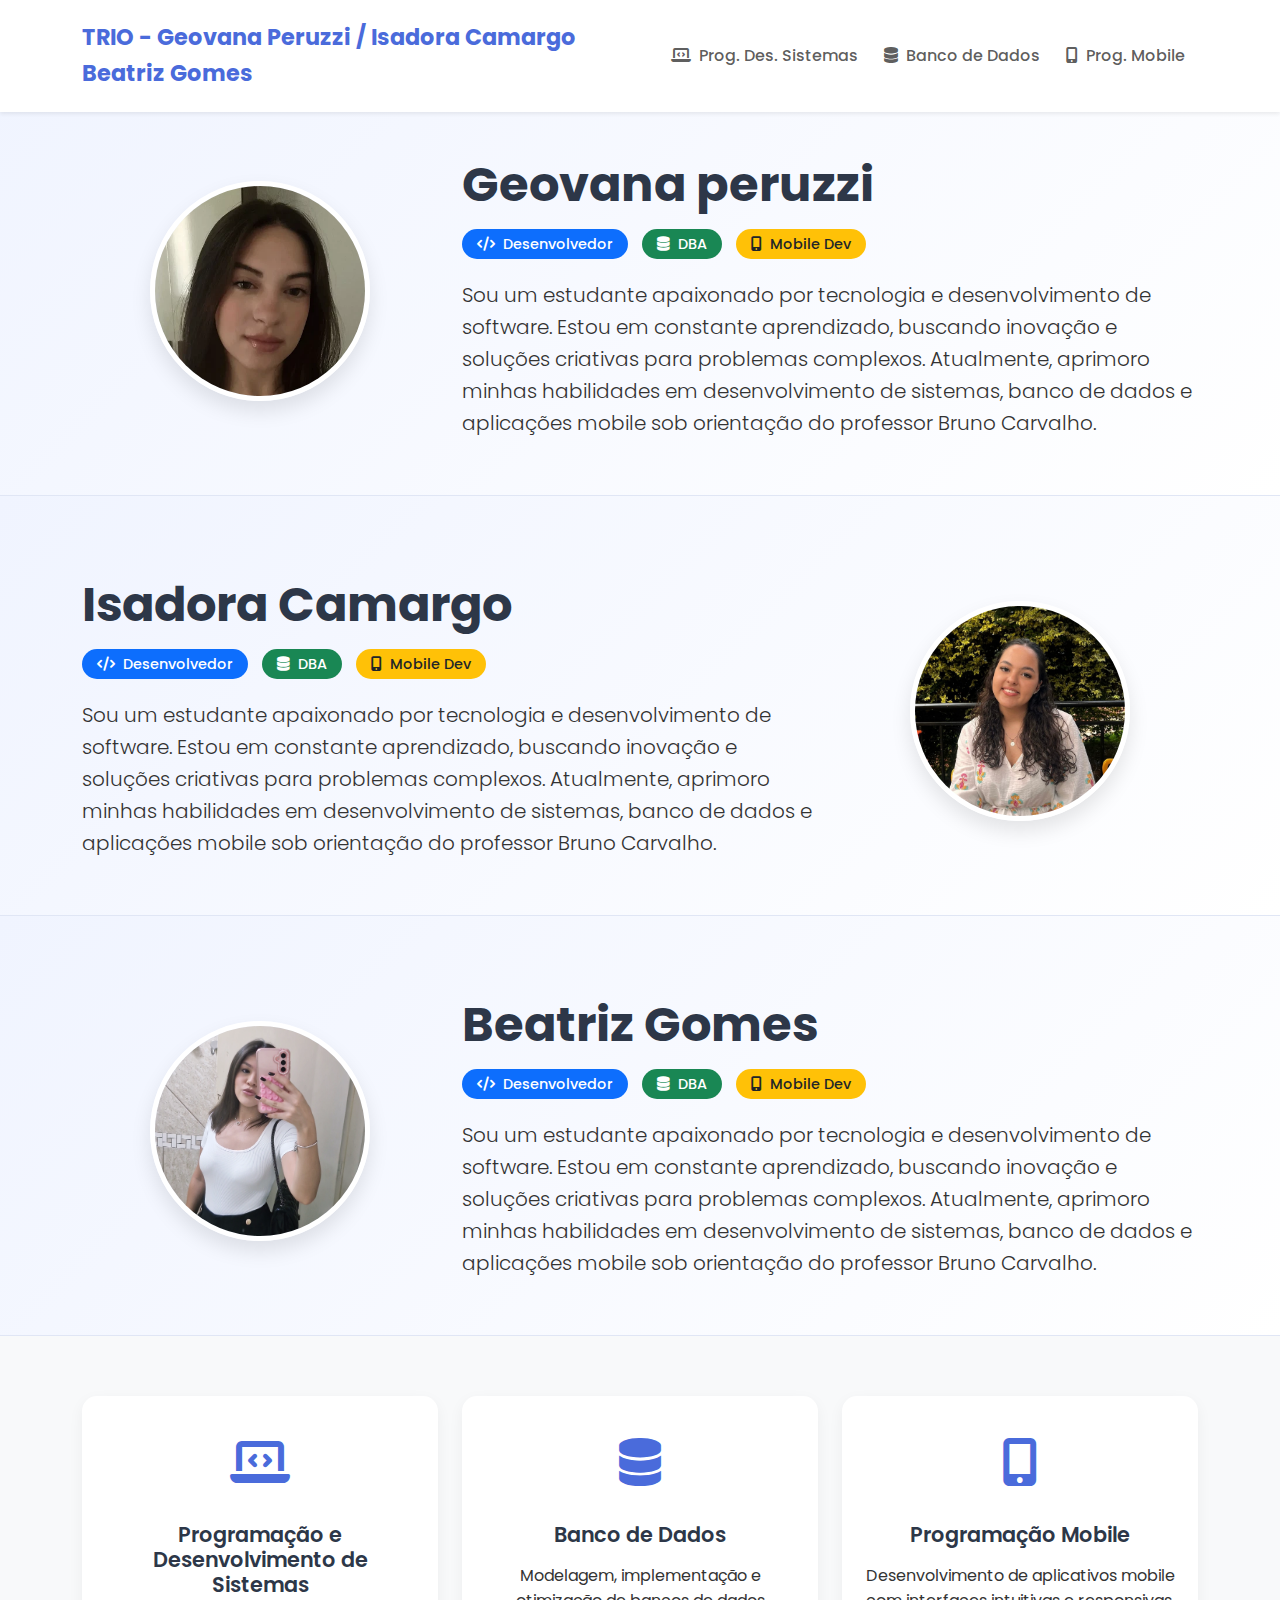
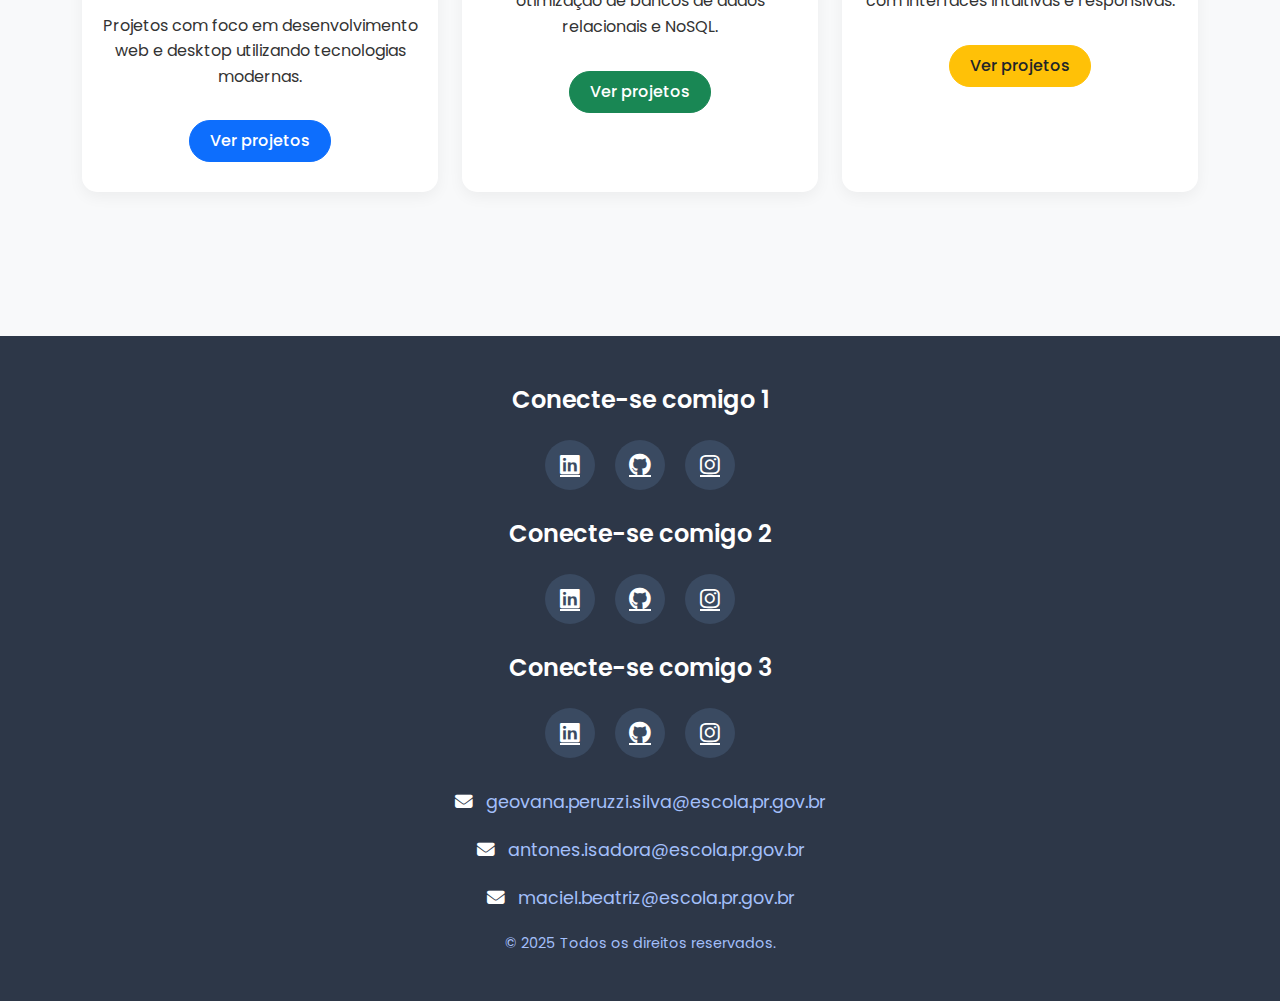
==== index.html @ 27d504ec "jggvv" ====
<!DOCTYPE html>
<html lang="pt-BR">
<head>
    <meta charset="UTF-8">
    <meta name="viewport" content="width=device-width, initial-scale=1.0">
    <title>Portfólio do Aluno</title>
    <!-- Bootstrap CSS -->
    <link rel="stylesheet" href="https://cdn.jsdelivr.net/npm/bootstrap@5.3.0/dist/css/bootstrap.min.css">
    <!-- Font Awesome para ícones -->
    <link rel="stylesheet" href="https://cdnjs.cloudflare.com/ajax/libs/font-awesome/6.4.0/css/all.min.css">
    <!-- Google Fonts -->
    <link rel="stylesheet" href="https://fonts.googleapis.com/css2?family=Poppins:wght@300;400;500;600;700&display=swap">
    <!-- CSS personalizado -->
    <link rel="stylesheet" href="css/styles.css">
</head>
<body>
    <header class="fixed-top shadow-sm">
        <nav class="navbar navbar-expand-lg navbar-light">
            <div class="container">
                <a class="navbar-brand fw-bold" href="#">TRIO - Geovana Peruzzi / Isadora Camargo<br>  Beatriz Gomes</a>
                <button class="navbar-toggler" type="button" data-bs-toggle="collapse" data-bs-target="#navbarNav">
                    <span class="navbar-toggler-icon"></span>
                </button>
                <div class="collapse navbar-collapse justify-content-end" id="navbarNav">
                    <ul class="navbar-nav">
                        <li class="nav-item">
                            <a href="sistemas.html" class="nav-link menu-item"><i class="fas fa-laptop-code me-2"></i>Prog. Des. Sistemas</a>
                        </li>
                        <li class="nav-item">
                            <a href="banco-dados.html" class="nav-link menu-item"><i class="fas fa-database me-2"></i>Banco de Dados</a>
                        </li>
                        <li class="nav-item">
                            <a href="#" class="nav-link menu-item"><i class="fas fa-mobile-alt me-2"></i>Prog. Mobile</a>
                        </li>
                    </ul>
                </div>
            </div>
        </nav>
    </header>
    
    <main>
        <section class="hero-section">
            <div class="container">
                <div class="row align-items-center justify-content-center">
                    <div class="col-md-4 text-center">
                        <div class="profile-image-container">
                            <img src="geovana.webp" alt="Foto do Estudante" class="profile-image">
                        </div>
                    </div>
                    <div class="col-md-8 profile-info">
                        <h1 class="display-5 fw-bold">Geovana peruzzi</h1>
                        <div class="badge-container">
                            <span class="badge rounded-pill bg-primary"><i class="fas fa-code me-1"></i> Desenvolvedor</span>
                            <span class="badge rounded-pill bg-success"><i class="fas fa-database me-1"></i> DBA</span>
                            <span class="badge rounded-pill bg-warning text-dark"><i class="fas fa-mobile-alt me-1"></i> Mobile Dev</span>
                        </div>
                        <p class="lead mt-3">
                            Sou um estudante apaixonado por tecnologia e desenvolvimento de software. 
                            Estou em constante aprendizado, buscando inovação e soluções criativas para 
                            problemas complexos. Atualmente, aprimoro minhas habilidades em desenvolvimento 
                            de sistemas, banco de dados e aplicações mobile sob orientação do professor 
                            Bruno Carvalho.
                        </p>
                        
                    </div>
                </div>
            </div>
        </section>

        <section class="hero-section">
            <div class="container">
                <div class="row align-items-center justify-content-center">
                    <div class="col-md-8 profile-info">
                        <h1 class="display-5 fw-bold">Isadora Camargo</h1>
                        <div class="badge-container">
                            <span class="badge rounded-pill bg-primary"><i class="fas fa-code me-1"></i> Desenvolvedor</span>
                            <span class="badge rounded-pill bg-success"><i class="fas fa-database me-1"></i> DBA</span>
                            <span class="badge rounded-pill bg-warning text-dark"><i class="fas fa-mobile-alt me-1"></i> Mobile Dev</span>
                        </div>
                        <p class="lead mt-3">
                            Sou um estudante apaixonado por tecnologia e desenvolvimento de software. 
                            Estou em constante aprendizado, buscando inovação e soluções criativas para 
                            problemas complexos. Atualmente, aprimoro minhas habilidades em desenvolvimento 
                            de sistemas, banco de dados e aplicações mobile sob orientação do professor 
                            Bruno Carvalho.
                        </p>                        
                    </div>
                    <div class="col-md-4 text-center">
                        <div class="profile-image-container">
                            <img src="isadora.jpeg" alt="Foto do Estudante" class="profile-image">
                        </div>
                    </div>
                    
                </div>
            </div>
        </section>

        <section class="hero-section">
            <div class="container">
                <div class="row align-items-center justify-content-center">
                    <div class="col-md-4 text-center">
                        <div class="profile-image-container">
                            <img src="beatriz.webp" alt="Foto do Estudante" class="profile-image">
                        </div>
                    </div>
                    <div class="col-md-8 profile-info">
                        <h1 class="display-5 fw-bold">Beatriz Gomes</h1>
                        <div class="badge-container">
                            <span class="badge rounded-pill bg-primary"><i class="fas fa-code me-1"></i> Desenvolvedor</span>
                            <span class="badge rounded-pill bg-success"><i class="fas fa-database me-1"></i> DBA</span>
                            <span class="badge rounded-pill bg-warning text-dark"><i class="fas fa-mobile-alt me-1"></i> Mobile Dev</span>
                        </div>
                        <p class="lead mt-3">
                            Sou um estudante apaixonado por tecnologia e desenvolvimento de software. 
                            Estou em constante aprendizado, buscando inovação e soluções criativas para 
                            problemas complexos. Atualmente, aprimoro minhas habilidades em desenvolvimento 
                            de sistemas, banco de dados e aplicações mobile sob orientação do professor 
                            Bruno Carvalho.
                        </p>
                        
                    </div>
                </div>
            </div>
        </section>
        
        <section class="projects-section">
            <div class="container text-center">
                <div class="row justify-content-center">
                    <div class="col-md-4 mb-4">
                        <div class="project-card">
                            <div class="card-icon">
                                <i class="fas fa-laptop-code"></i>
                            </div>
                            <h3>Programação e Desenvolvimento de Sistemas</h3>
                            <p>Projetos com foco em desenvolvimento web e desktop utilizando tecnologias modernas.</p>
                            <a href="sistemas.html" class="btn btn-primary project-btn">Ver projetos</a>
                        </div>
                    </div>
                    <div class="col-md-4 mb-4">
                        <div class="project-card">
                            <div class="card-icon">
                                <i class="fas fa-database"></i>
                            </div>
                            <h3>Banco de Dados</h3>
                            <p>Modelagem, implementação e otimização de bancos de dados relacionais e NoSQL.</p>
                            <a href="banco-dados.html" class="btn btn-success project-btn">Ver projetos</a>
                        </div>
                    </div>
                    <div class="col-md-4 mb-4">
                        <div class="project-card">
                            <div class="card-icon">
                                <i class="fas fa-mobile-alt"></i>
                            </div>
                            <h3>Programação Mobile</h3>
                            <p>Desenvolvimento de aplicativos mobile com interfaces intuitivas e responsivas.</p>
                            <a href="#" class="btn btn-warning project-btn text-dark">Ver projetos</a>
                        </div>
                    </div>
                </div>
            </div>
        </section>
    </main>
    
    <footer>
        <div class="container">
            <div class="text-center mb-4">
                <h3>Conecte-se comigo 1</h3>
                <div class="social-icons">
                    <a href="#" class="social-icon"><i class="fab fa-linkedin"></i></a>
                    <a href="#" class="social-icon"><i class="fab fa-github"></i></a>
                    <a href="#" class="social-icon"><i class="fab fa-instagram"></i></a>
                </div>
            </div>
            <div class="text-center mb-4">
                <h3>Conecte-se comigo 2</h3>
                <div class="social-icons">
                    <a href="#" class="social-icon"><i class="fab fa-linkedin"></i></a>
                    <a href="#" class="social-icon"><i class="fab fa-github"></i></a>
                    <a href="#" class="social-icon"><i class="fab fa-instagram"></i></a>
                </div>
            </div>
            <div class="text-center mb-4">
                <h3>Conecte-se comigo 3</h3>
                <div class="social-icons">
                    <a href="#" class="social-icon"><i class="fab fa-linkedin"></i></a>
                    <a href="#" class="social-icon"><i class="fab fa-github"></i></a>
                    <a href="#" class="social-icon"><i class="fab fa-instagram"></i></a>
                </div>
            </div>
            <div class="text-center">
                <p class="email-link">
                    <i class="fas fa-envelope me-2"></i>
                    <a href="mailto:aluno@escola.pr.gov.br">geovana.peruzzi.silva@escola.pr.gov.br</a>
                </p>
                <p class="email-link">
                    <i class="fas fa-envelope me-2"></i>
                    <a href="mailto:aluno@escola.pr.gov.br">antones.isadora@escola.pr.gov.br</a>
                </p>
                <p class="email-link">
                    <i class="fas fa-envelope me-2"></i>
                    <a href="mailto:aluno@escola.pr.gov.br">maciel.beatriz@escola.pr.gov.br</a>
                </p>
                <p class="copyright">© 2025 Todos os direitos reservados.</p>
            </div>
        </div>
    </footer>

    <!-- Bootstrap JS -->
    <script src="https://cdn.jsdelivr.net/npm/bootstrap@5.3.0/dist/js/bootstrap.bundle.min.js"></script>
</body>
</html>
---- css/styles.css ----
/* Estilos Gerais */
body {
    font-family: 'Poppins', sans-serif;
    color: #333;
    line-height: 1.6;
    padding-top: 76px;
    background-color: #f8f9fa;
}

/* Navegação */
.navbar {
    background-color: #ffffff;
    padding: 15px 0;
}

.navbar-brand {
    color: #4a6bdb;
    font-size: 1.4rem;
    transition: all 0.3s ease;
}

.navbar-brand:hover {
    color: #3451b2;
    transform: scale(1.05);
}

.menu-item {
    margin: 0 5px;
    font-weight: 500;
    position: relative;
    transition: all 0.3s ease;
}

.menu-item:hover {
    color: #4a6bdb;
}

.menu-item::after {
    content: '';
    position: absolute;
    width: 0;
    height: 2px;
    bottom: 0;
    left: 0;
    background-color: #4a6bdb;
    transition: width 0.3s ease;
}

.menu-item:hover::after {
    width: 100%;
}

/* Seção Hero */
.hero-section {
    padding: 80px 0 40px;
    background: linear-gradient(135deg, #f0f4ff 0%, #ffffff 100%);
    border-bottom: 1px solid #e0e6f5;
}

.profile-image-container {
    position: relative;
    width: 220px;
    height: 220px;
    margin: 0 auto 30px;
}

.profile-image {
    width: 100%;
    height: 100%;
    object-fit: cover;
    border-radius: 50%;
    border: 5px solid #ffffff;
    box-shadow: 0 10px 20px rgba(0, 0, 0, 0.1);
    transition: all 0.3s ease;
}

.profile-image:hover {
    transform: scale(1.05);
    box-shadow: 0 15px 30px rgba(0, 0, 0, 0.15);
}

.profile-info h1 {
    margin-bottom: 15px;
    color: #2d3748;
}

.badge-container {
    margin-bottom: 20px;
}

.badge {
    padding: 8px 15px;
    margin-right: 10px;
    font-weight: 500;
    font-size: 0.9rem;
}

.highlight-text {
    display: inline-block;
    position: relative;
    color: #4a6bdb;
    padding-bottom: 5px;
}

.highlight-text::after {
    content: '';
    position: absolute;
    width: 50%;
    height: 3px;
    bottom: 0;
    left: 25%;
    background-color: #4a6bdb;
    border-radius: 2px;
}

/* Seção de Projetos */
.projects-section {
    padding: 60px 0;
}

.project-card {
    background-color: #ffffff;
    border-radius: 15px;
    padding: 30px 20px;
    height: 100%;
    box-shadow: 0 5px 15px rgba(0, 0, 0, 0.05);
    transition: all 0.3s ease;
}

.project-card:hover {
    transform: translateY(-10px);
    box-shadow: 0 15px 30px rgba(0, 0, 0, 0.1);
}

.card-icon {
    font-size: 3rem;
    margin-bottom: 20px;
    color: #4a6bdb;
}

.project-card h3 {
    font-size: 1.3rem;
    font-weight: 600;
    margin-bottom: 15px;
    color: #2d3748;
}

.project-btn {
    margin-top: 15px;
    border-radius: 30px;
    padding: 8px 20px;
    font-weight: 500;
    transition: all 0.3s ease;
}

.project-btn:hover {
    transform: scale(1.05);
}

/* Footer */
footer {
    background-color: #2d3748;
    color: #ffffff;
    padding: 50px 0 30px;
    margin-top: 60px;
}

footer h3 {
    font-size: 1.5rem;
    margin-bottom: 25px;
    font-weight: 600;
}

.social-icons {
    display: flex;
    justify-content: center;
    gap: 20px;
    margin-bottom: 30px;
}

.social-icon {
    display: flex;
    align-items: center;
    justify-content: center;
    width: 50px;
    height: 50px;
    background-color: #3a4a61;
    color: #ffffff;
    border-radius: 50%;
    font-size: 1.4rem;
    transition: all 0.3s ease;
}

.social-icon:hover {
    background-color: #4a6bdb;
    transform: scale(1.1);
}

.email-link {
    font-size: 1.1rem;
    margin-bottom: 20px;
}

.email-link a {
    color: #a3bffa;
    text-decoration: none;
    transition: color 0.3s ease;
}

.email-link a:hover {
    color: #ffffff;
}

.copyright {
    font-size: 0.9rem;
    color: #a3bffa;
}

/* Responsividade */
@media (max-width: 768px) {
    .hero-section {
        text-align: center;
        padding: 60px 0 30px;
    }
    
    .profile-info {
        margin-top: 20px;
    }
    
    .badge-container {
        display: flex;
        flex-wrap: wrap;
        justify-content: center;
        gap: 10px;
        margin-bottom: 15px;
    }
    
    .badge {
        margin-right: 0;
    }
}


.dicas {
    background: linear-gradient(135deg, #f0f4ff, #ffffff);
    border-left: 5px solid #4a6bdb;
    padding: 20px;
    border-radius: 8px;
    box-shadow: 0 4px 10px rgba(0, 0, 0, 0.1);
}
.dicas h3 {
    color: #2d3748;
    font-size: 1.5rem;
    margin-bottom: 10px;
}
.dicas ul {
    list-style: none;
    padding-left: 0;
}
.dicas li {
    color: black;
    padding: 8px 0;
    font-size: 1.1rem;
    display: flex;
    align-items: center;
}
.dicas li::before {
    content: "\f05a";
    font-family: "Font Awesome 5 Free";
    font-weight: 900;
    color: #4a6bdb;
    margin-right: 10px;
}
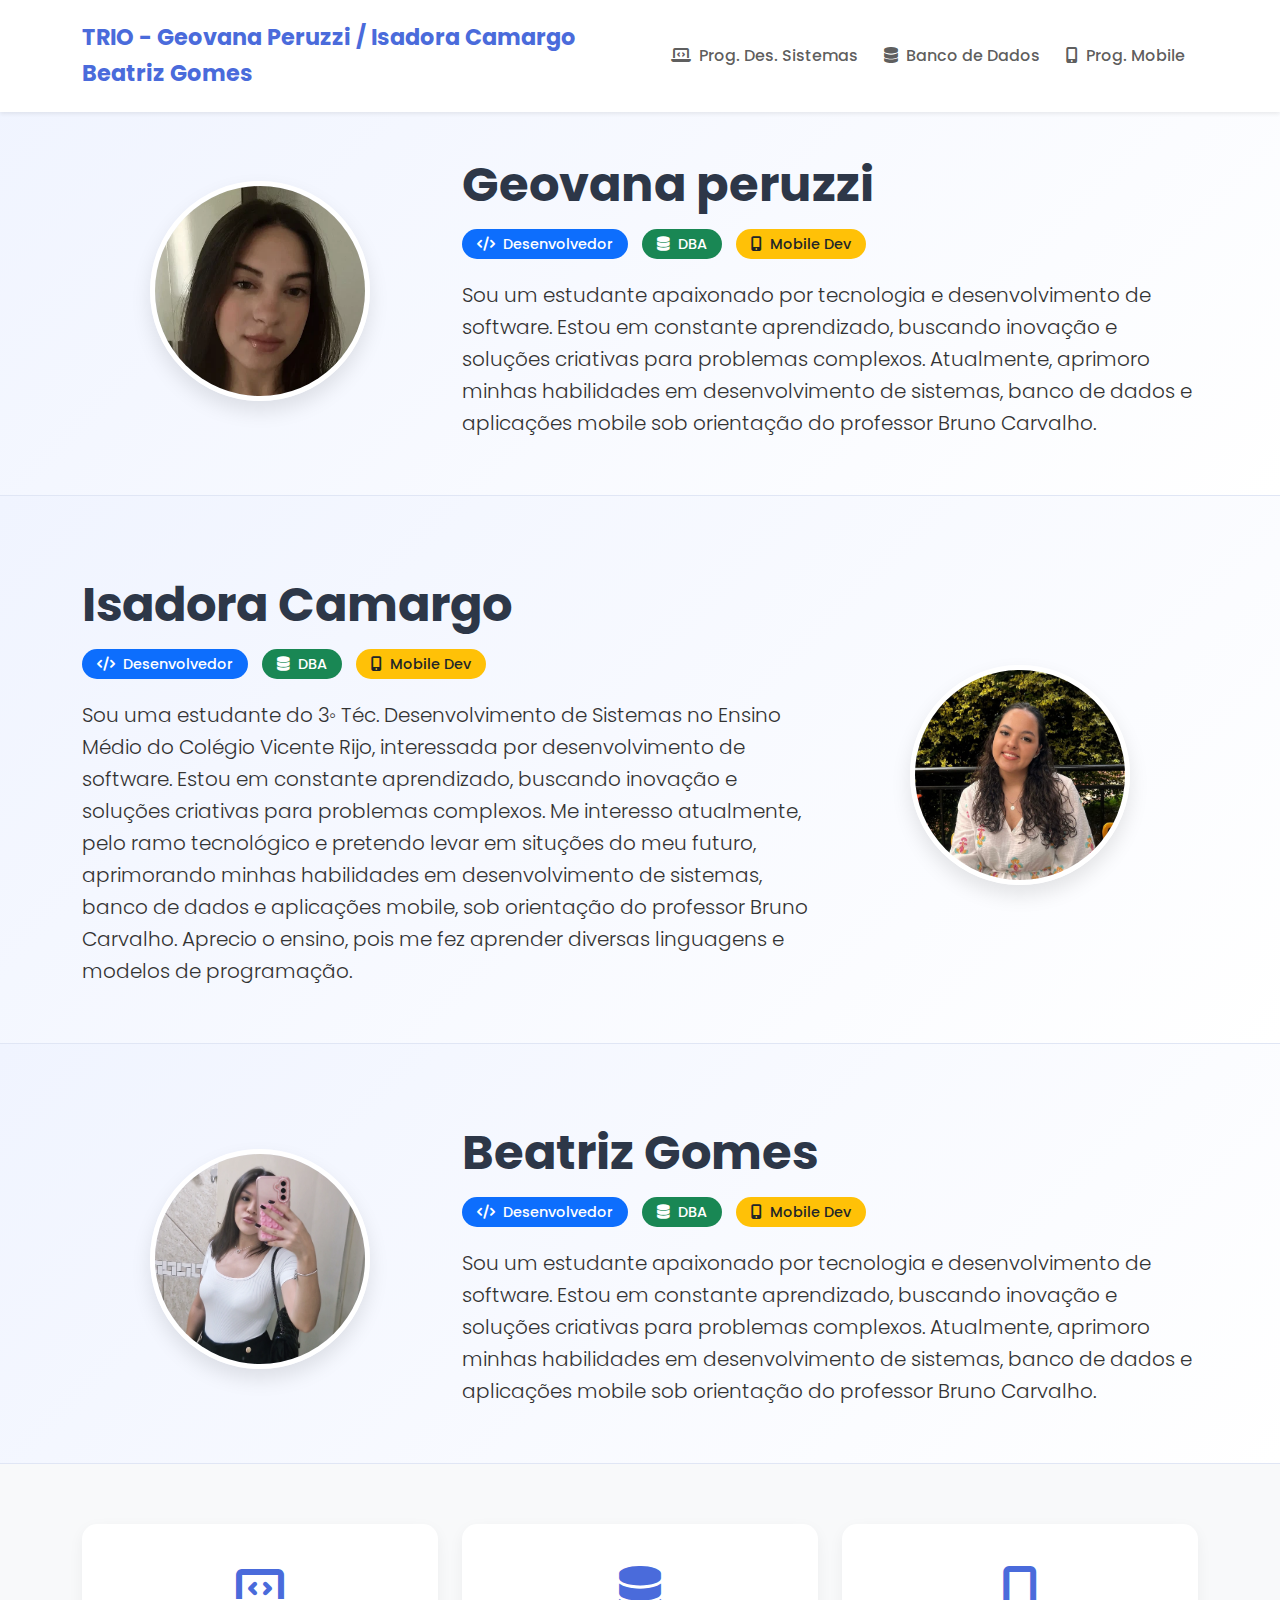
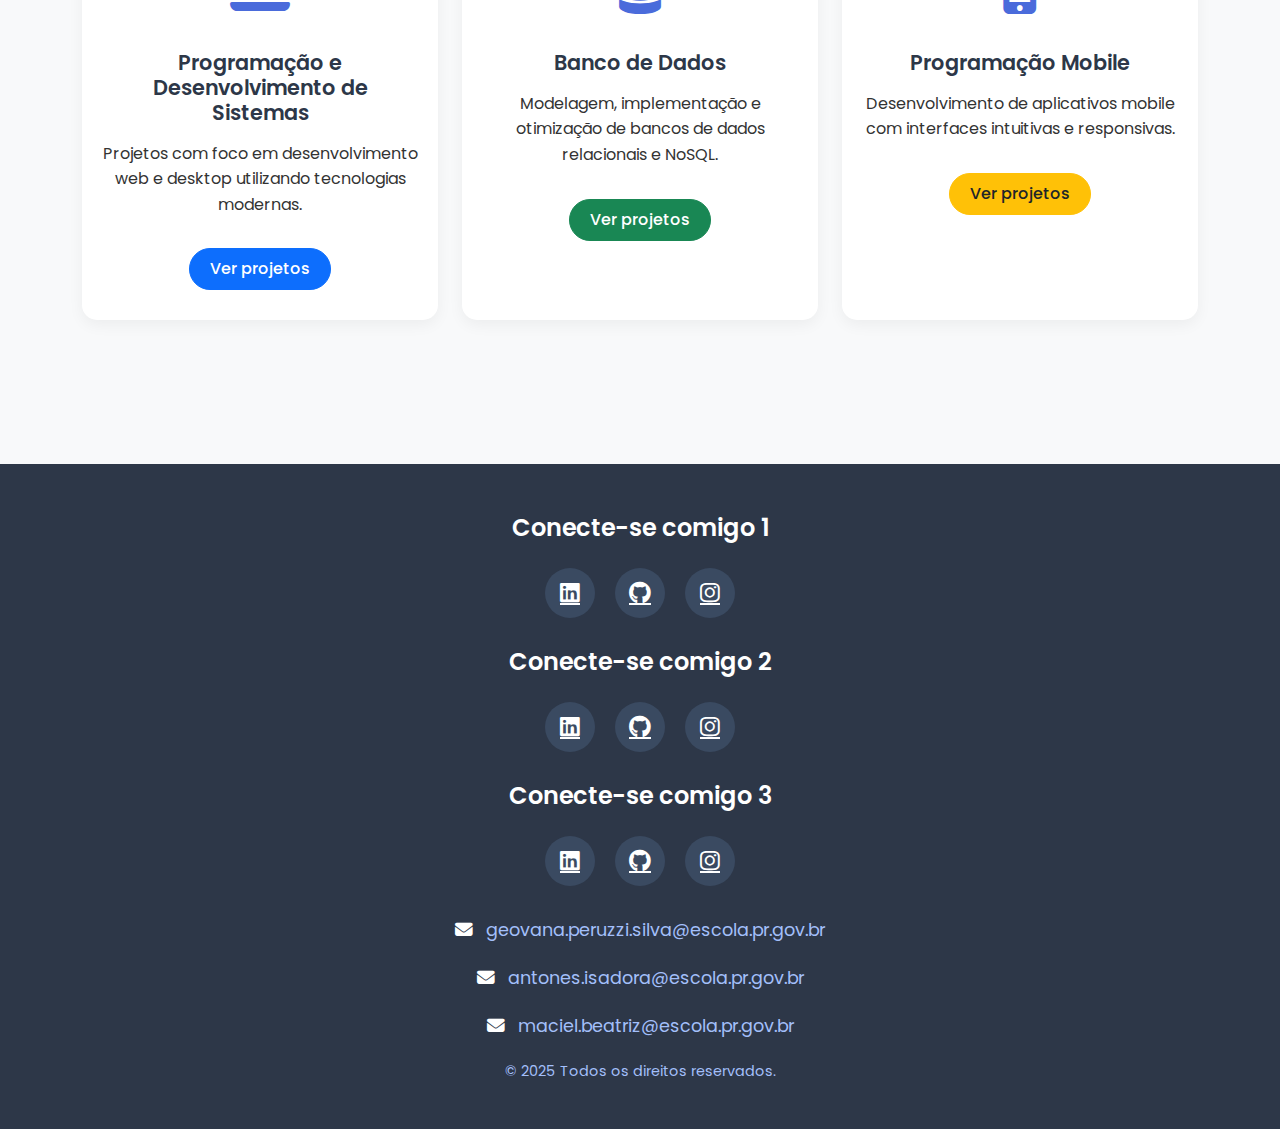
==== commit 5ae8ae57: "doubf" ====
--- a/index.html
+++ b/index.html
@@ -78,11 +78,11 @@
                             <span class="badge rounded-pill bg-warning text-dark"><i class="fas fa-mobile-alt me-1"></i> Mobile Dev</span>
                         </div>
                         <p class="lead mt-3">
-                            Sou um estudante apaixonado por tecnologia e desenvolvimento de software. 
+                            Sou uma estudante do 3◦ Téc. Desenvolvimento de Sistemas no Ensino Médio do Colégio Vicente Rijo, interessada por desenvolvimento de software. 
                             Estou em constante aprendizado, buscando inovação e soluções criativas para 
-                            problemas complexos. Atualmente, aprimoro minhas habilidades em desenvolvimento 
-                            de sistemas, banco de dados e aplicações mobile sob orientação do professor 
-                            Bruno Carvalho.
+                            problemas complexos. Me interesso atualmente, pelo ramo tecnológico e pretendo levar em situções do meu futuro, aprimorando minhas habilidades em desenvolvimento 
+                            de sistemas, banco de dados e aplicações mobile, sob orientação do professor 
+                            Bruno Carvalho. Aprecio o ensino, pois me fez aprender diversas linguagens e modelos de programação.
                         </p>                        
                     </div>
                     <div class="col-md-4 text-center">
@@ -111,11 +111,7 @@
                             <span class="badge rounded-pill bg-warning text-dark"><i class="fas fa-mobile-alt me-1"></i> Mobile Dev</span>
                         </div>
                         <p class="lead mt-3">
-                            Sou um estudante apaixonado por tecnologia e desenvolvimento de software. 
-                            Estou em constante aprendizado, buscando inovação e soluções criativas para 
-                            problemas complexos. Atualmente, aprimoro minhas habilidades em desenvolvimento 
-                            de sistemas, banco de dados e aplicações mobile sob orientação do professor 
-                            Bruno Carvalho.
+                            Sou um estudante apaixonado por tecnologia e desenvolvimento de software. Estou em constante aprendizado, buscando inovação e soluções criativas para problemas complexos. Atualmente, aprimoro minhas habilidades em desenvolvimento de sistemas, banco de dados e aplicações mobile sob orientação do professor Bruno Carvalho.
                         </p>
                         
                     </div>
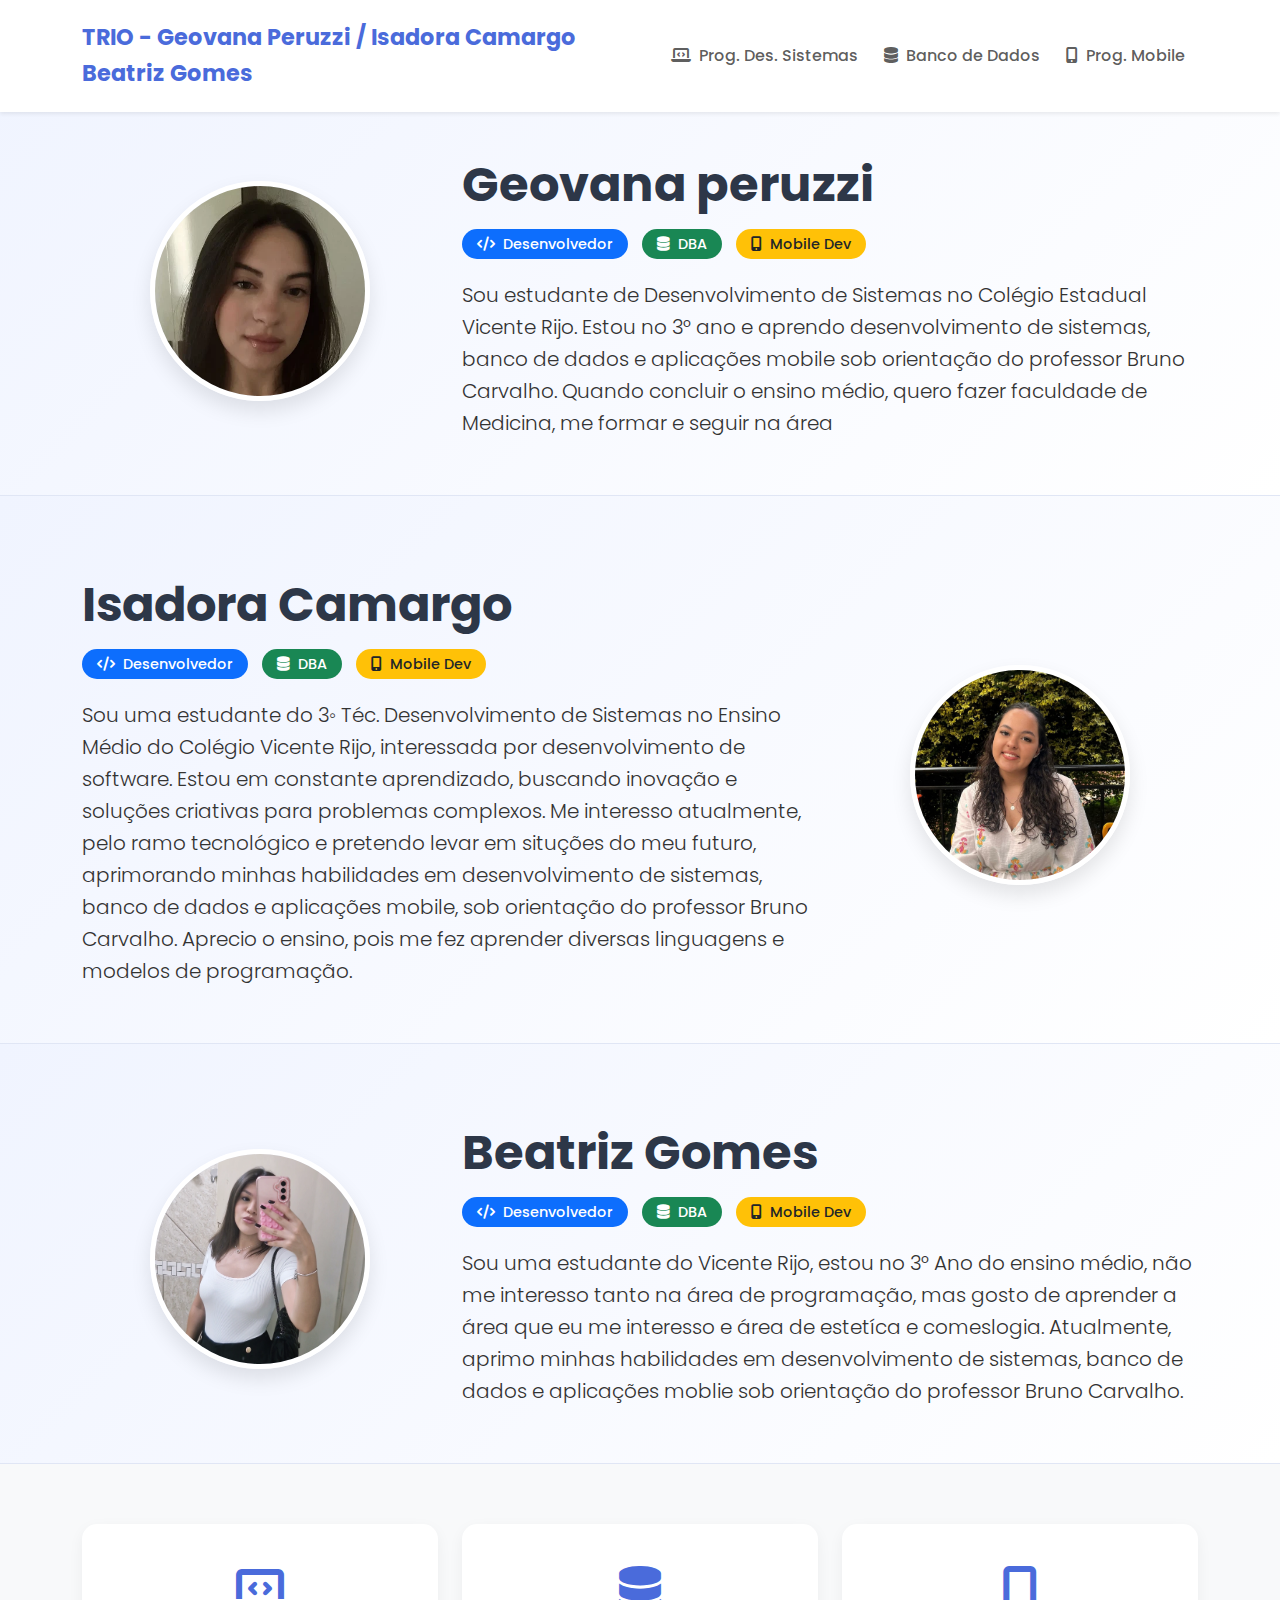
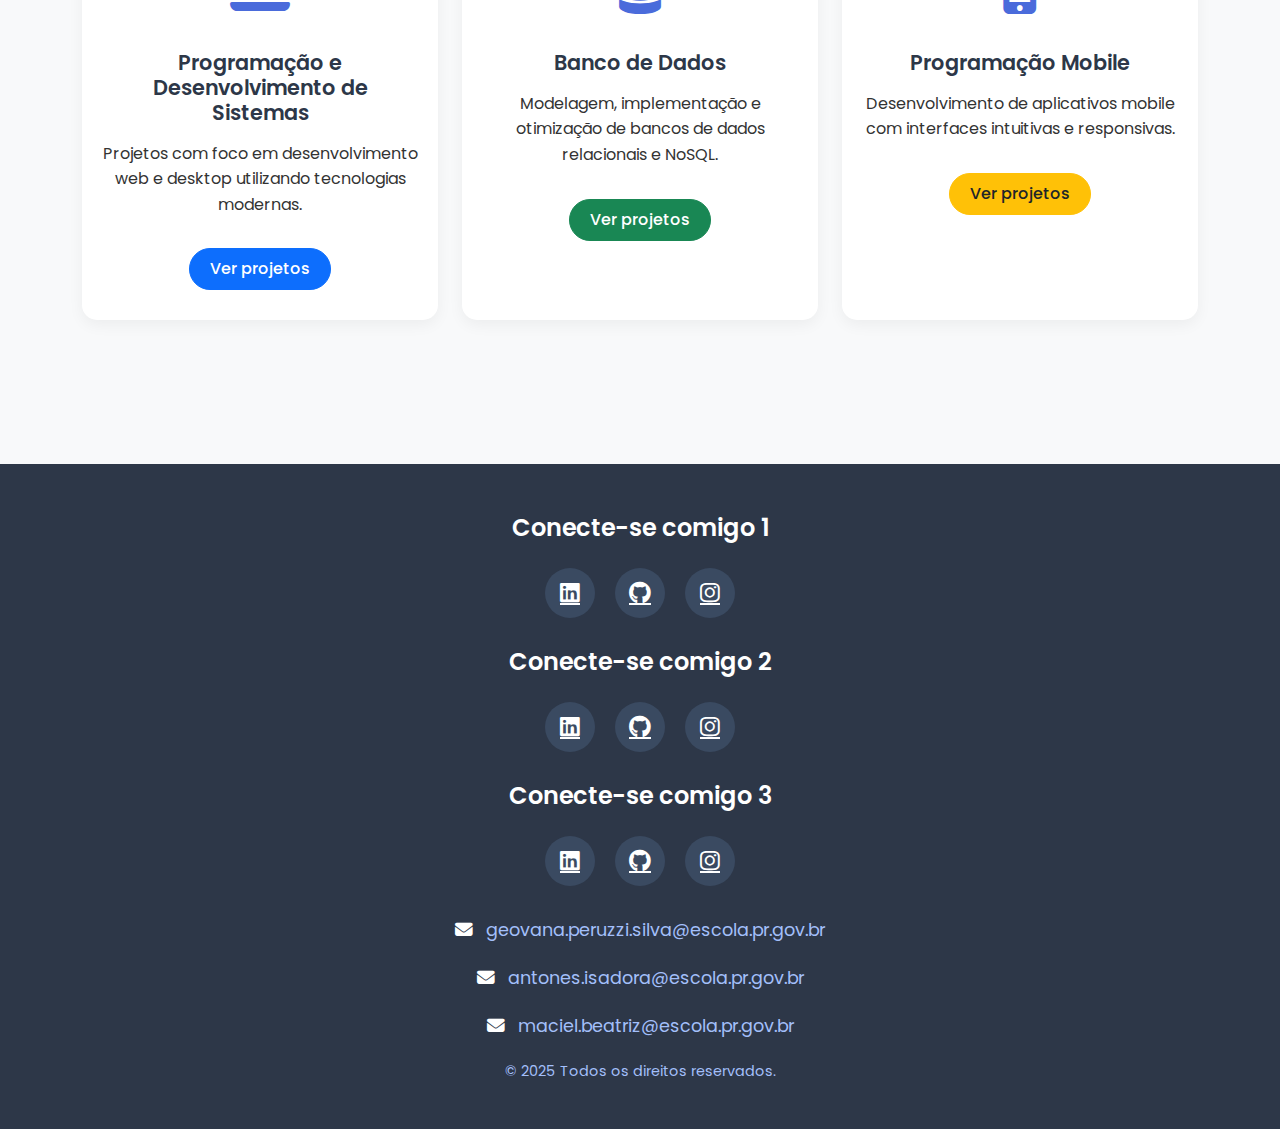
==== commit 2493bd24: "fg" ====
--- a/index.html
+++ b/index.html
@@ -55,11 +55,7 @@
                             <span class="badge rounded-pill bg-warning text-dark"><i class="fas fa-mobile-alt me-1"></i> Mobile Dev</span>
                         </div>
                         <p class="lead mt-3">
-                            Sou um estudante apaixonado por tecnologia e desenvolvimento de software. 
-                            Estou em constante aprendizado, buscando inovação e soluções criativas para 
-                            problemas complexos. Atualmente, aprimoro minhas habilidades em desenvolvimento 
-                            de sistemas, banco de dados e aplicações mobile sob orientação do professor 
-                            Bruno Carvalho.
+                            Sou estudante de Desenvolvimento de Sistemas no Colégio Estadual Vicente Rijo. Estou no 3° ano e aprendo desenvolvimento de sistemas, banco de dados e aplicações mobile sob orientação do professor Bruno Carvalho. Quando concluir o ensino médio, quero fazer faculdade de Medicina, me formar e seguir na área
                         </p>
                         
                     </div>
@@ -111,7 +107,7 @@
                             <span class="badge rounded-pill bg-warning text-dark"><i class="fas fa-mobile-alt me-1"></i> Mobile Dev</span>
                         </div>
                         <p class="lead mt-3">
-                            Sou um estudante apaixonado por tecnologia e desenvolvimento de software. Estou em constante aprendizado, buscando inovação e soluções criativas para problemas complexos. Atualmente, aprimoro minhas habilidades em desenvolvimento de sistemas, banco de dados e aplicações mobile sob orientação do professor Bruno Carvalho.
+                            Sou uma estudante do Vicente Rijo, estou no 3° Ano do ensino médio, não me interesso tanto na área de programação, mas gosto de aprender a área que eu me interesso e área de estetíca e comeslogia. Atualmente, aprimo minhas habilidades em desenvolvimento de sistemas, banco de dados e aplicações moblie sob orientação do professor Bruno Carvalho.
                         </p>
                         
                     </div>
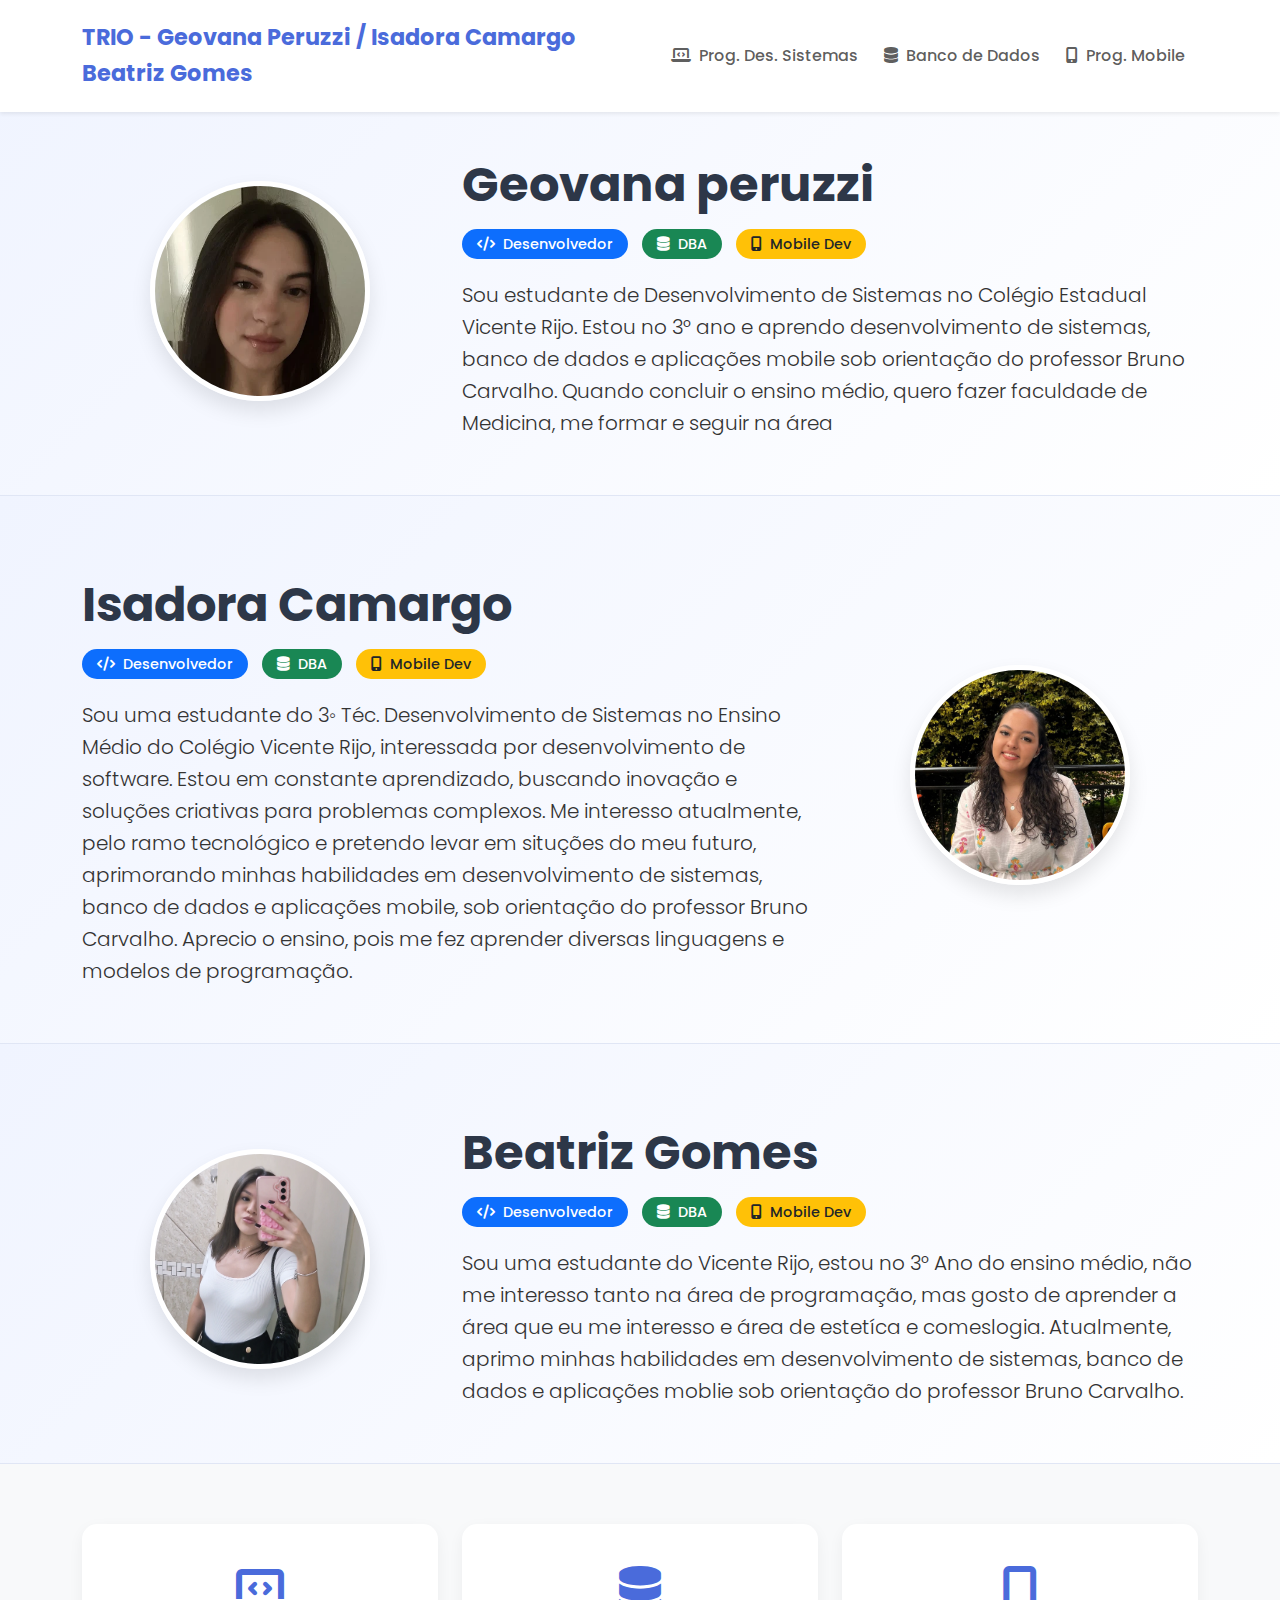
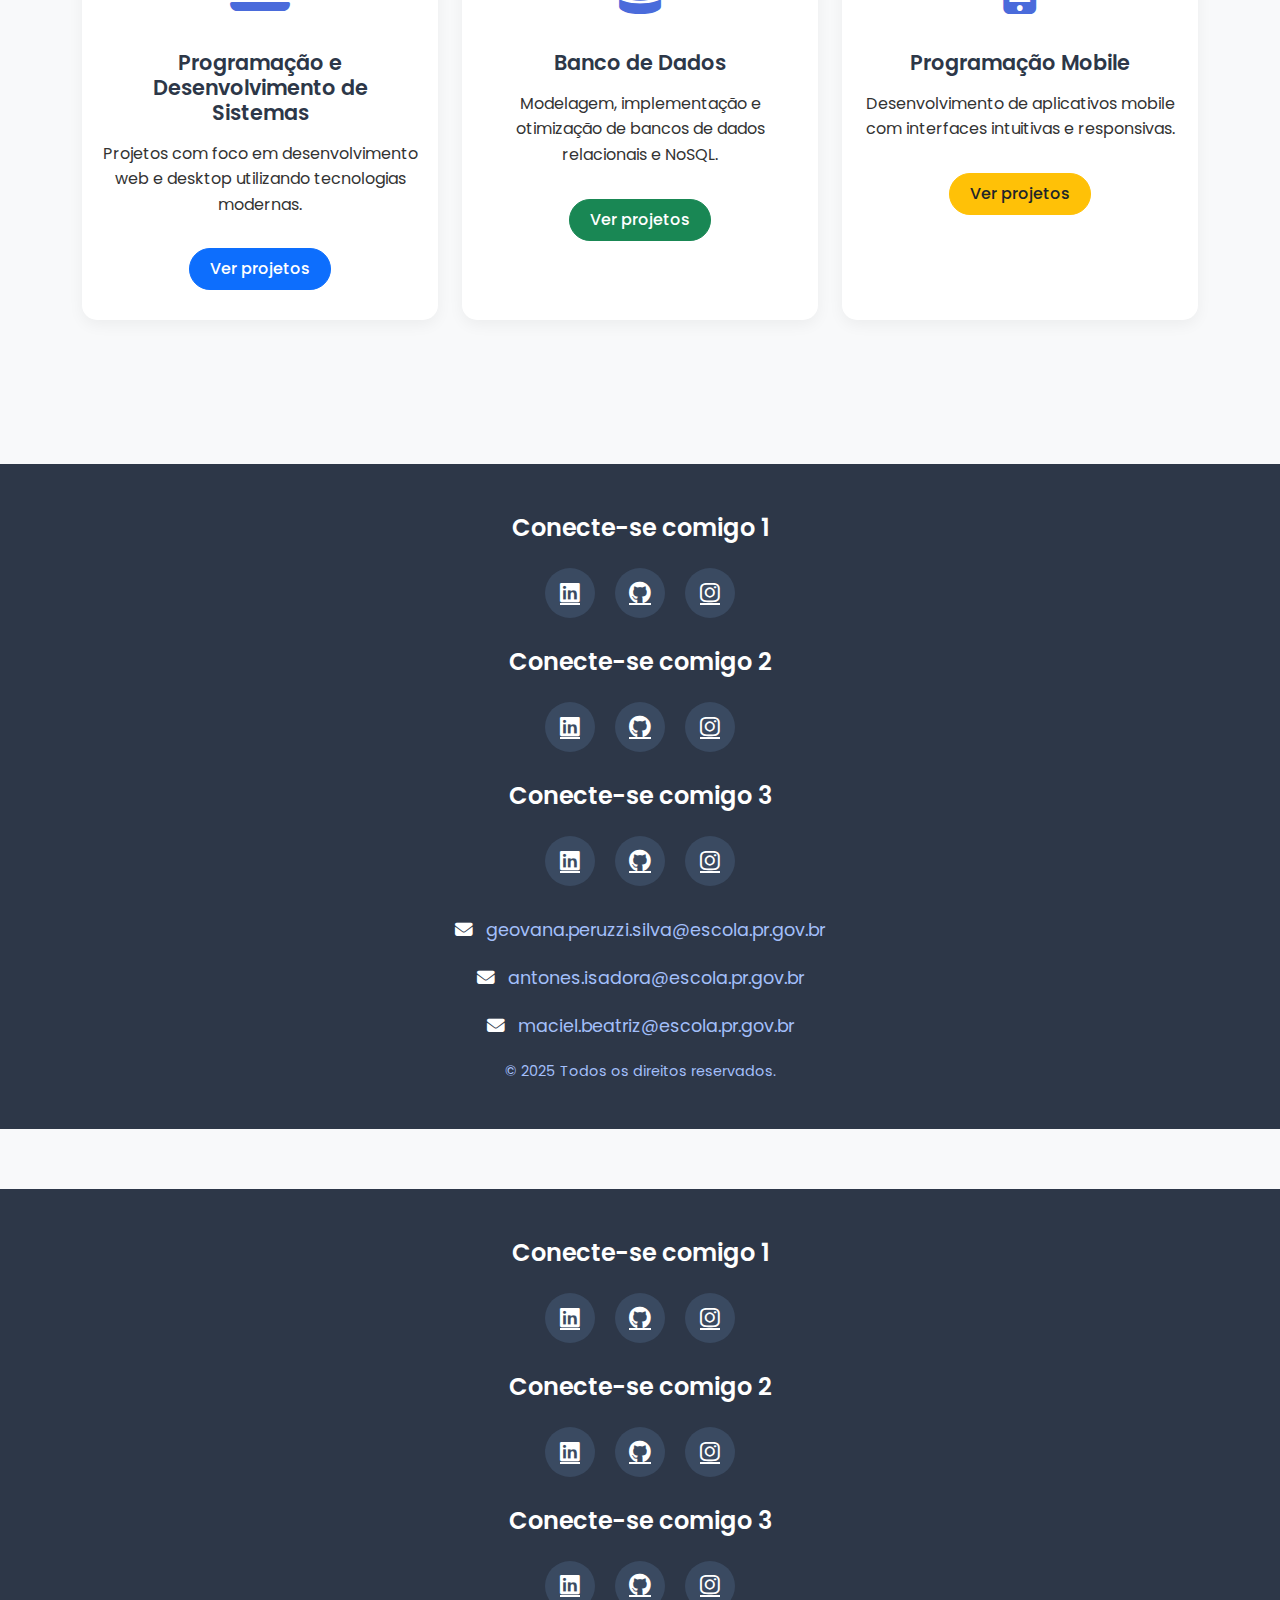
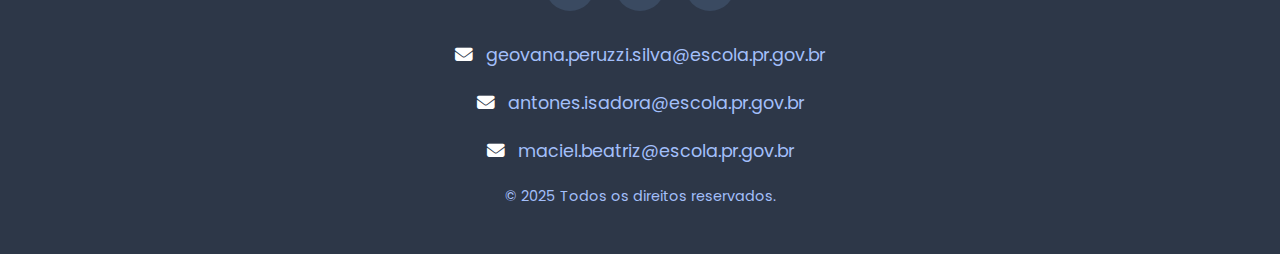
==== commit 0f33f534: "fhjk" ====
--- a/index.html
+++ b/index.html
@@ -196,6 +196,49 @@
             </div>
         </div>
     </footer>
+    <footer>
+        <div class="container">
+            <div class="text-center mb-4">
+                <h3>Conecte-se comigo 1</h3>
+                <div class="social-icons">
+                    <a href="#" class="social-icon"><i class="fab fa-linkedin"></i></a>
+                    <a href="https://github.com/" class="social-icon"><i class="fab fa-github"></i></a>
+                    <a href="#" class="social-icon"><i class="fab fa-instagram"></i></a>
+                </div>
+            </div>
+            <div class="text-center mb-4">
+                <h3>Conecte-se comigo 2</h3>
+                <div class="social-icons">
+                    <a href="https://www.linkedin.com/in/isadora-antunes-815699337" class="social-icon"><i class="fab fa-linkedin"></i></a>
+                    <a href="https://github.com/iisacbernardi" target="_blank" class="social-icon"><i class="fab fa-github"></i></a>
+                    <a href="#" class="social-icon"><i class="fab fa-instagram"></i></a>
+                </div>
+            </div>
+            <div class="text-center mb-4">
+                <h3>Conecte-se comigo 3</h3>
+                <div class="social-icons">
+                    <a href="#" class="social-icon"><i class="fab fa-linkedin"></i></a>
+                    <a href="https://github.com/beatrizgomes170518" class="social-icon"><i class="fab fa-github"></i></a>
+                    <a href="#" class="social-icon"><i class="fab fa-instagram"></i></a>
+                </div>
+            </div>
+            <div class="text-center">
+                <p class="email-link">
+                    <i class="fas fa-envelope me-2"></i>
+                    <a href="mailto:aluno@escola.pr.gov.br">geovana.peruzzi.silva@escola.pr.gov.br</a>
+                </p>
+                <p class="email-link">
+                    <i class="fas fa-envelope me-2"></i>
+                    <a href="mailto:aluno@escola.pr.gov.br">antones.isadora@escola.pr.gov.br</a>
+                </p>
+                <p class="email-link">
+                    <i class="fas fa-envelope me-2"></i>
+                    <a href="mailto:aluno@escola.pr.gov.br">maciel.beatriz@escola.pr.gov.br</a>
+                </p>
+                <p class="copyright">© 2025 Todos os direitos reservados.</p>
+            </div>
+        </div>
+    </footer>
 
     <!-- Bootstrap JS -->
     <script src="https://cdn.jsdelivr.net/npm/bootstrap@5.3.0/dist/js/bootstrap.bundle.min.js"></script>
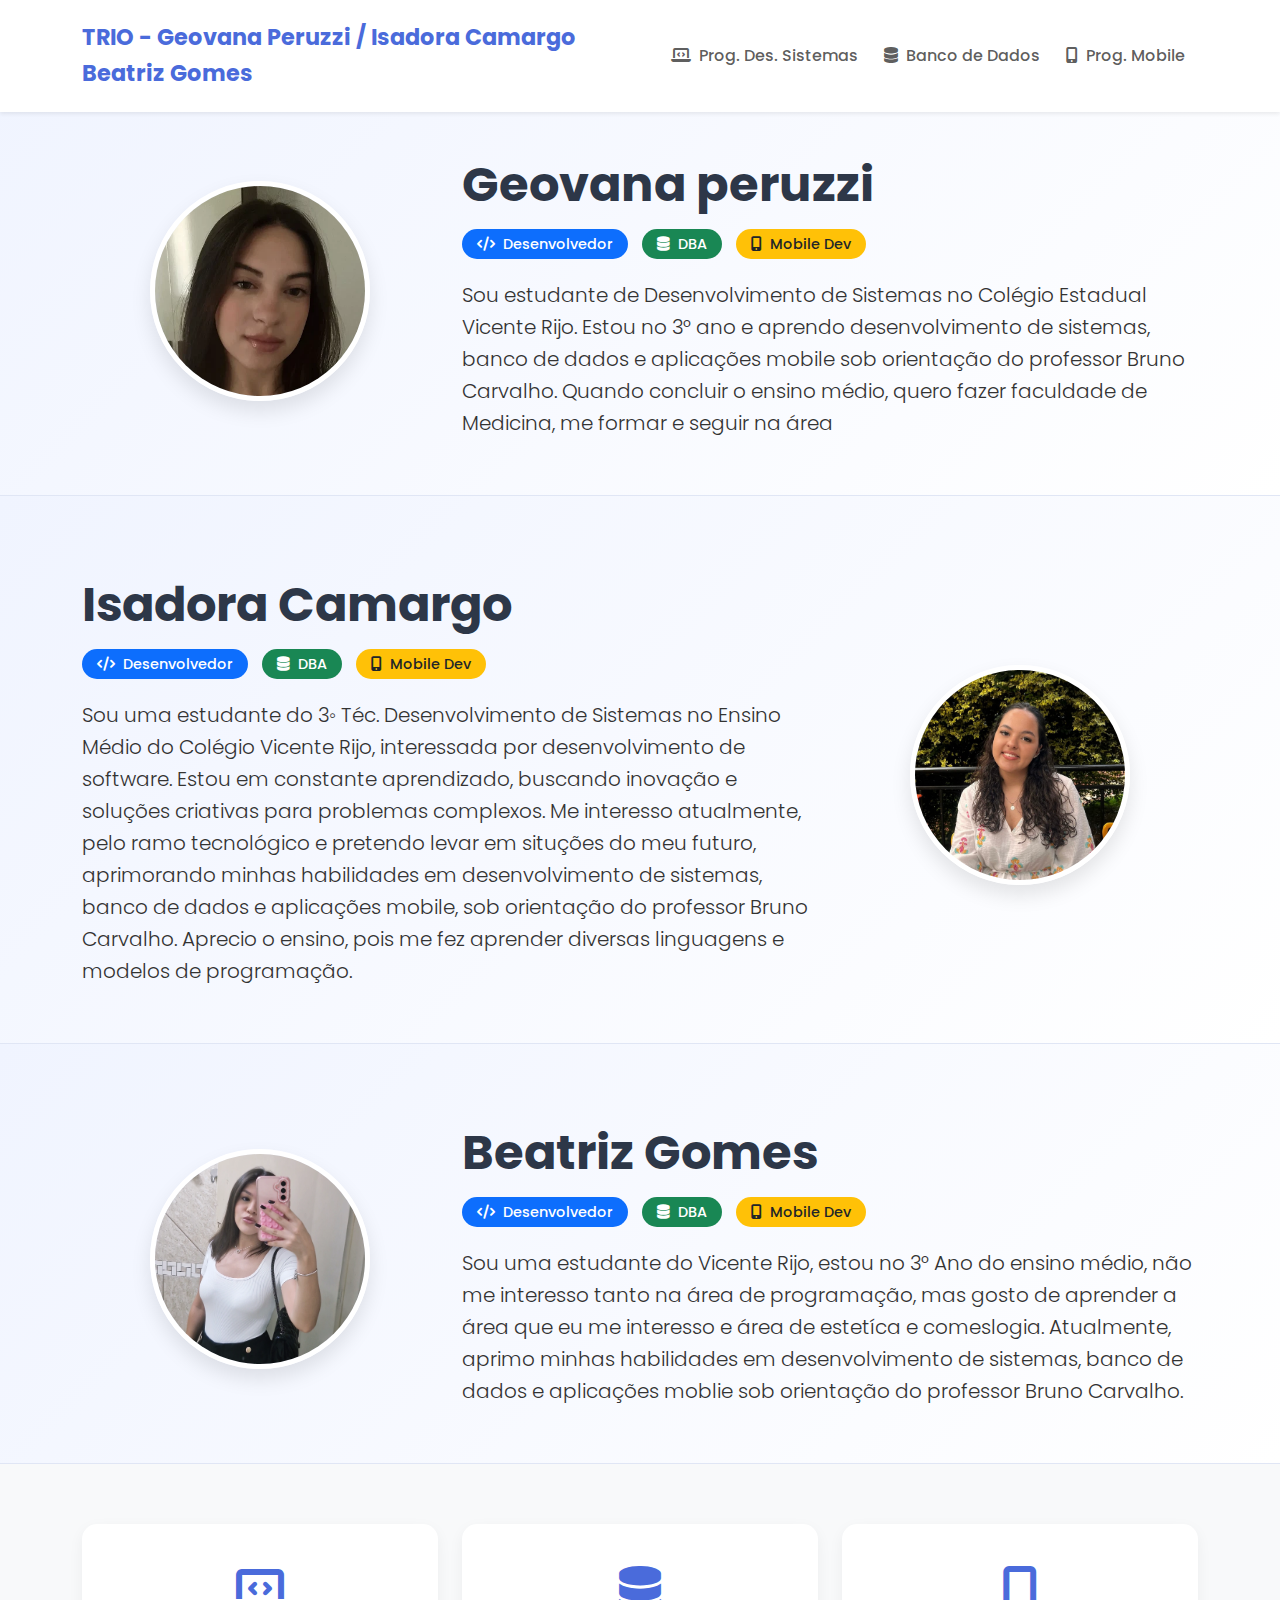
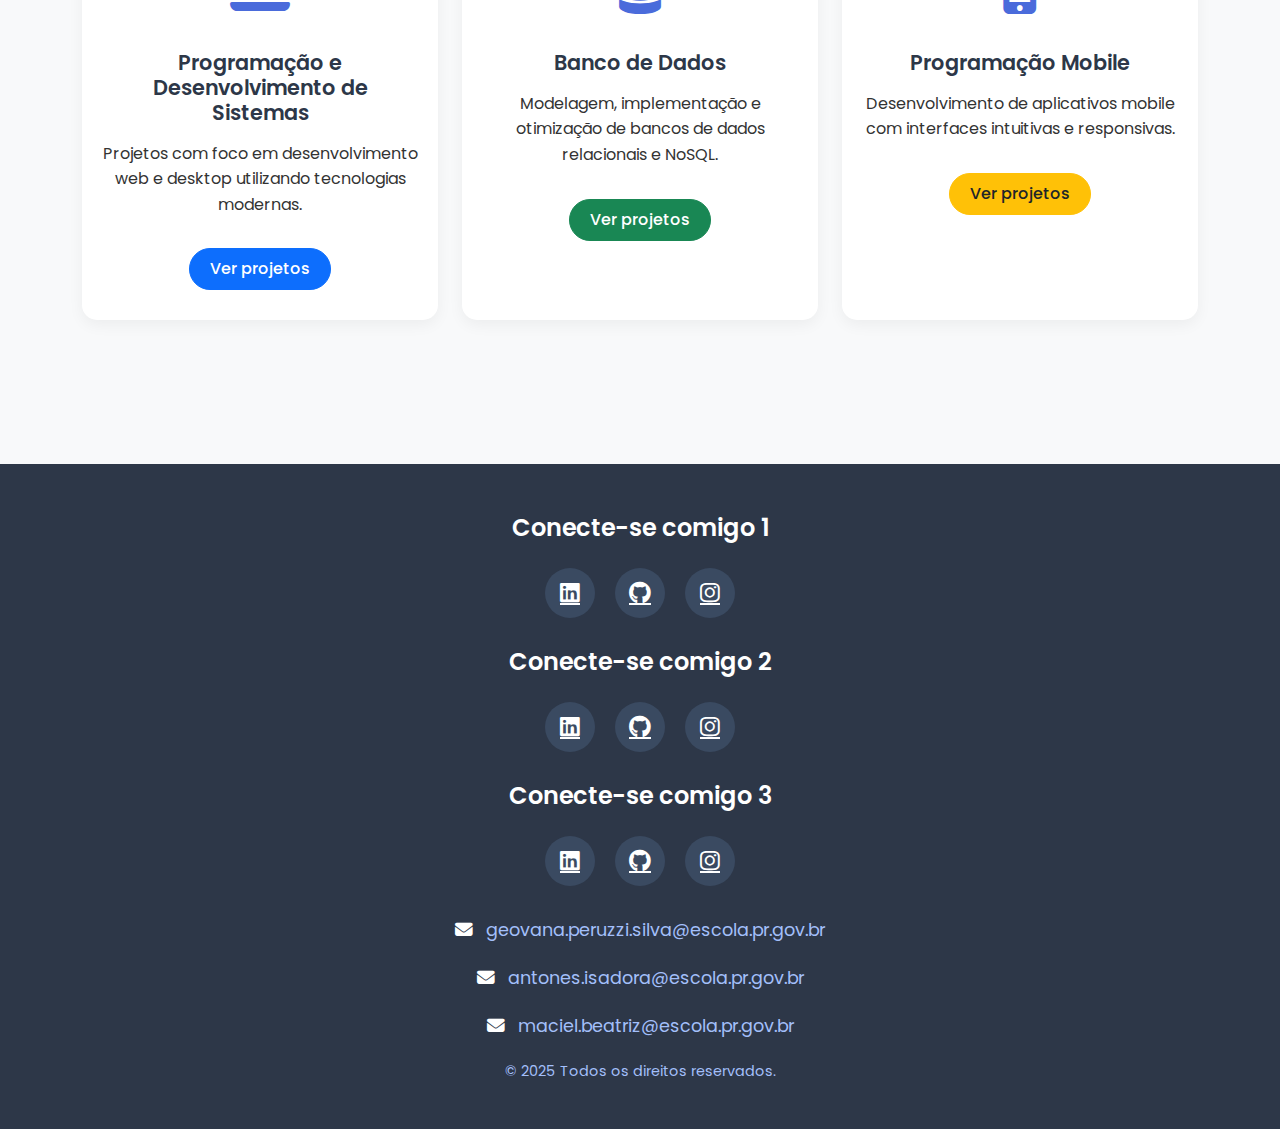
==== commit a97525ef: "gdhbhe" ====
--- a/index.html
+++ b/index.html
@@ -159,15 +159,15 @@
                 <h3>Conecte-se comigo 1</h3>
                 <div class="social-icons">
                     <a href="#" class="social-icon"><i class="fab fa-linkedin"></i></a>
-                    <a href="#" class="social-icon"><i class="fab fa-github"></i></a>
+                    <a href="https://github.com/"  target="_blank" class="social-icon"><i class="fab fa-github"></i></a>
                     <a href="#" class="social-icon"><i class="fab fa-instagram"></i></a>
                 </div>
             </div>
             <div class="text-center mb-4">
                 <h3>Conecte-se comigo 2</h3>
                 <div class="social-icons">
-                    <a href="#" class="social-icon"><i class="fab fa-linkedin"></i></a>
-                    <a href="#" class="social-icon"><i class="fab fa-github"></i></a>
+                    <a href="https://www.linkedin.com/in/isadora-antunes-815699337" class="social-icon"><i class="fab fa-linkedin"></i></a>
+                    <a href="https://github.com/iisacbernardi" target="_blank" class="social-icon"><i class="fab fa-github"></i></a>
                     <a href="#" class="social-icon"><i class="fab fa-instagram"></i></a>
                 </div>
             </div>
@@ -175,7 +175,7 @@
                 <h3>Conecte-se comigo 3</h3>
                 <div class="social-icons">
                     <a href="#" class="social-icon"><i class="fab fa-linkedin"></i></a>
-                    <a href="#" class="social-icon"><i class="fab fa-github"></i></a>
+                    <a href="https://github.com/beatrizgomes170518" target="_blank" class="social-icon"><i class="fab fa-github"></i></a>
                     <a href="#" class="social-icon"><i class="fab fa-instagram"></i></a>
                 </div>
             </div>
@@ -196,49 +196,6 @@
             </div>
         </div>
     </footer>
-    <footer>
-        <div class="container">
-            <div class="text-center mb-4">
-                <h3>Conecte-se comigo 1</h3>
-                <div class="social-icons">
-                    <a href="#" class="social-icon"><i class="fab fa-linkedin"></i></a>
-                    <a href="https://github.com/" class="social-icon"><i class="fab fa-github"></i></a>
-                    <a href="#" class="social-icon"><i class="fab fa-instagram"></i></a>
-                </div>
-            </div>
-            <div class="text-center mb-4">
-                <h3>Conecte-se comigo 2</h3>
-                <div class="social-icons">
-                    <a href="https://www.linkedin.com/in/isadora-antunes-815699337" class="social-icon"><i class="fab fa-linkedin"></i></a>
-                    <a href="https://github.com/iisacbernardi" target="_blank" class="social-icon"><i class="fab fa-github"></i></a>
-                    <a href="#" class="social-icon"><i class="fab fa-instagram"></i></a>
-                </div>
-            </div>
-            <div class="text-center mb-4">
-                <h3>Conecte-se comigo 3</h3>
-                <div class="social-icons">
-                    <a href="#" class="social-icon"><i class="fab fa-linkedin"></i></a>
-                    <a href="https://github.com/beatrizgomes170518" class="social-icon"><i class="fab fa-github"></i></a>
-                    <a href="#" class="social-icon"><i class="fab fa-instagram"></i></a>
-                </div>
-            </div>
-            <div class="text-center">
-                <p class="email-link">
-                    <i class="fas fa-envelope me-2"></i>
-                    <a href="mailto:aluno@escola.pr.gov.br">geovana.peruzzi.silva@escola.pr.gov.br</a>
-                </p>
-                <p class="email-link">
-                    <i class="fas fa-envelope me-2"></i>
-                    <a href="mailto:aluno@escola.pr.gov.br">antones.isadora@escola.pr.gov.br</a>
-                </p>
-                <p class="email-link">
-                    <i class="fas fa-envelope me-2"></i>
-                    <a href="mailto:aluno@escola.pr.gov.br">maciel.beatriz@escola.pr.gov.br</a>
-                </p>
-                <p class="copyright">© 2025 Todos os direitos reservados.</p>
-            </div>
-        </div>
-    </footer>
 
     <!-- Bootstrap JS -->
     <script src="https://cdn.jsdelivr.net/npm/bootstrap@5.3.0/dist/js/bootstrap.bundle.min.js"></script>
